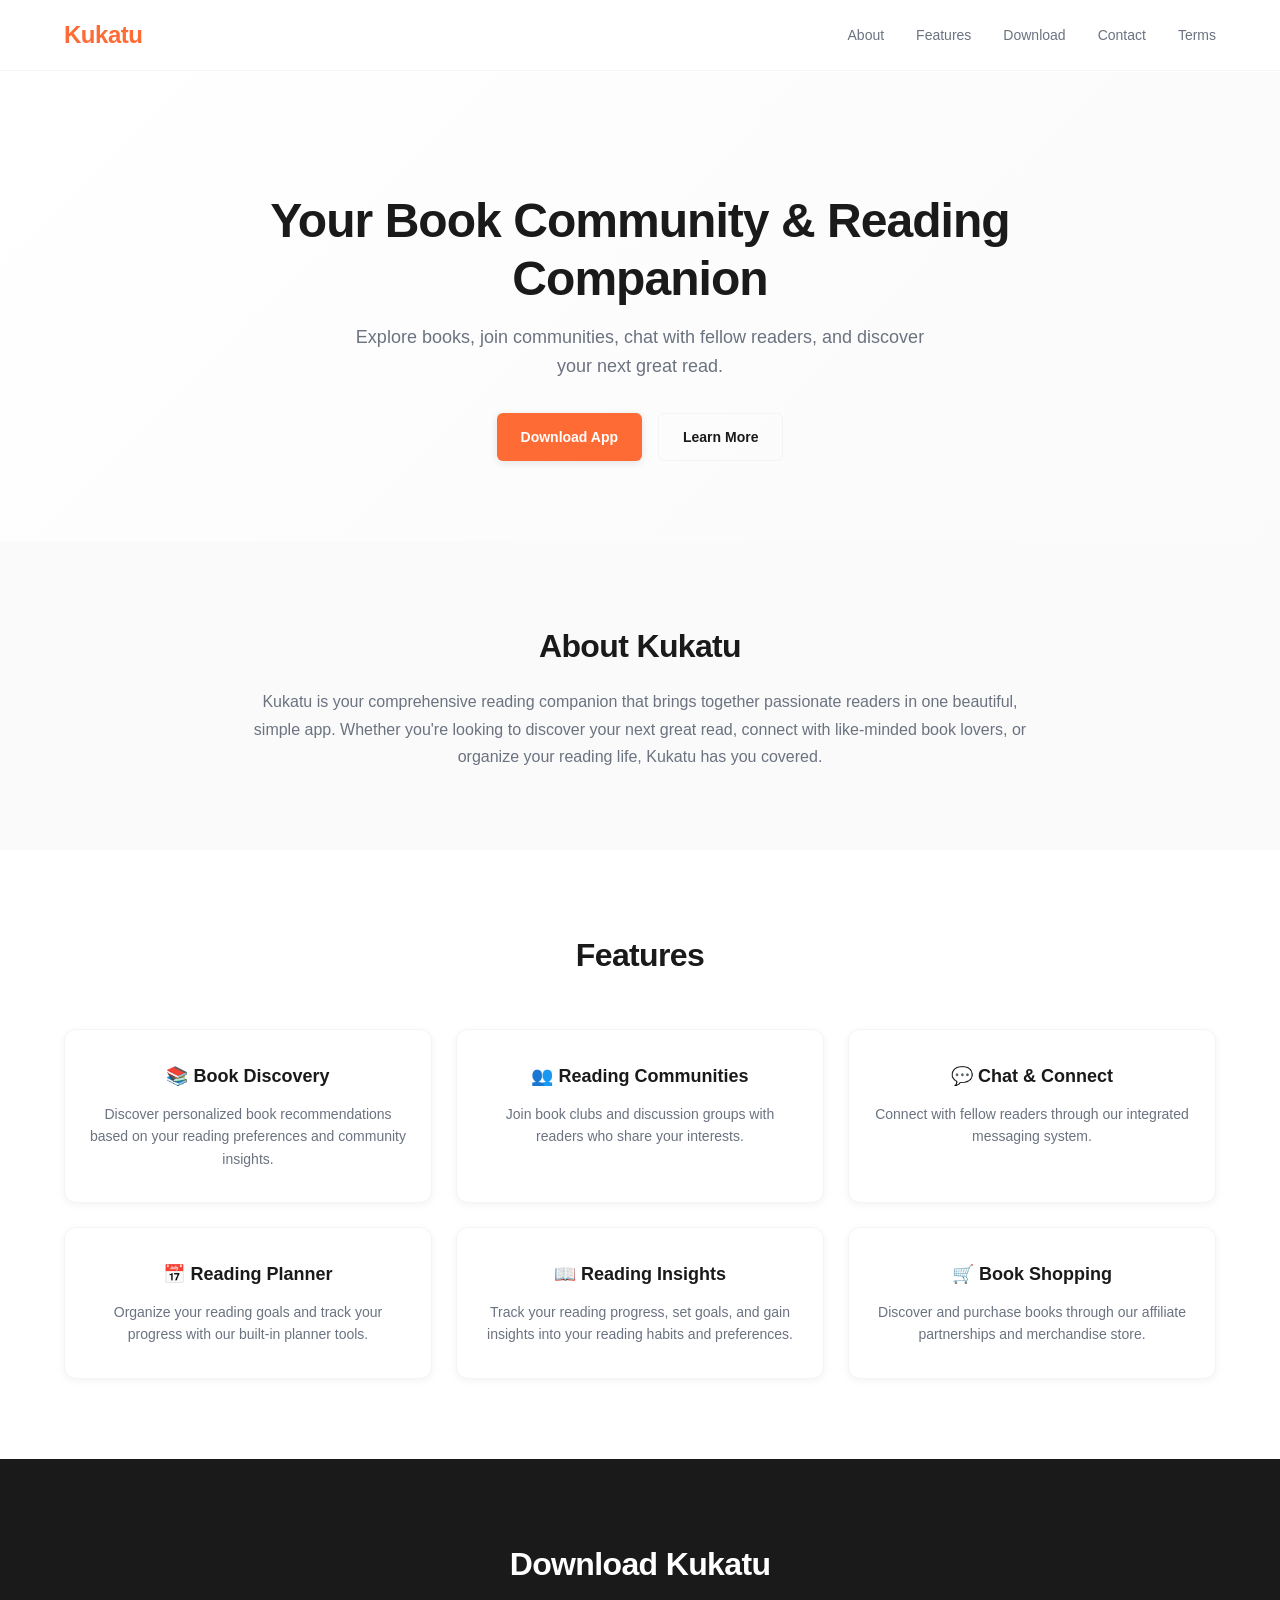
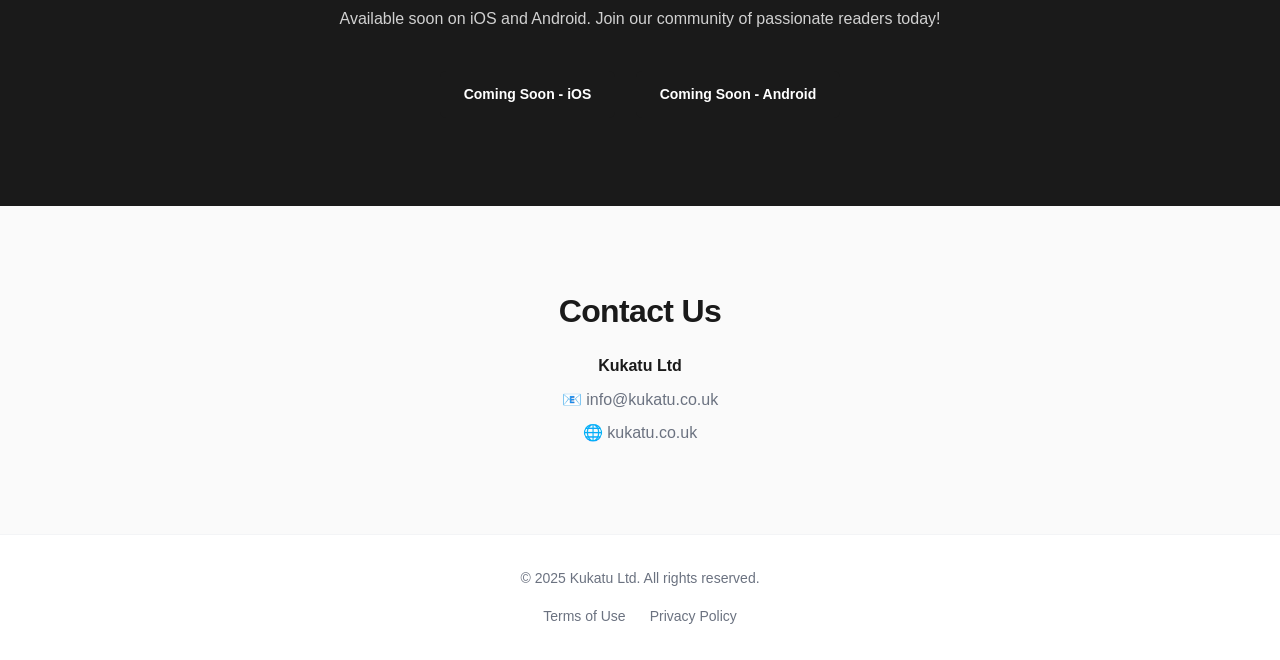
==== index.html @ 4f0ccb21 "Add files via upload" ====
<!DOCTYPE html>
<html lang="en">
<head>
    <meta charset="UTF-8">
    <meta name="viewport" content="width=device-width, initial-scale=1.0">
    <title>Kukatu - Your Book Community & Reading Companion</title>
    <meta name="description" content="Kukatu helps users explore books, join communities, chat, and organize their reading lives.">
    <link rel="stylesheet" href="styles.css">
</head>
<body>
    <header>
        <nav class="navbar">
            <div class="nav-container">
                <h1 class="logo">Kukatu</h1>
                <ul class="nav-menu">
                    <li><a href="#about">About</a></li>
                    <li><a href="#features">Features</a></li>
                    <li><a href="#download">Download</a></li>
                    <li><a href="#contact">Contact</a></li>
                    <li><a href="terms.html">Terms</a></li>
                </ul>
            </div>
        </nav>
    </header>

    <main>
        <section class="hero">
            <div class="hero-content">
                <h2>Your Book Community & Reading Companion</h2>
                <p>Explore books, join communities, chat with fellow readers, and discover your next great read.</p>
                <div class="cta-buttons">
                    <a href="#download" class="btn btn-primary">Download App</a>
                    <a href="#about" class="btn btn-secondary">Learn More</a>
                </div>
            </div>
        </section>

        <section id="about" class="about">
            <div class="container">
                <h2>About Kukatu</h2>
                <p>Kukatu is your comprehensive reading companion that brings together passionate readers in one beautiful, simple app. Whether you're looking to discover your next great read, connect with like-minded book lovers, or organize your reading life, Kukatu has you covered.</p>
            </div>
        </section>

        <section id="features" class="features">
            <div class="container">
                <h2>Features</h2>
                <div class="features-grid">
                    <div class="feature">
                        <h3>📚 Book Discovery</h3>
                        <p>Discover personalized book recommendations based on your reading preferences and community insights.</p>
                    </div>
                    <div class="feature">
                        <h3>👥 Reading Communities</h3>
                        <p>Join book clubs and discussion groups with readers who share your interests.</p>
                    </div>
                    <div class="feature">
                        <h3>💬 Chat & Connect</h3>
                        <p>Connect with fellow readers through our integrated messaging system.</p>
                    </div>
                    <div class="feature">
                        <h3>📅 Reading Planner</h3>
                        <p>Organize your reading goals and track your progress with our built-in planner tools.</p>
                    </div>
                    <div class="feature">
                        <h3>📖 Reading Insights</h3>
                        <p>Track your reading progress, set goals, and gain insights into your reading habits and preferences.</p>
                    </div>
                    <div class="feature">
                        <h3>🛒 Book Shopping</h3>
                        <p>Discover and purchase books through our affiliate partnerships and merchandise store.</p>
                    </div>
                </div>
            </div>
        </section>

        <section id="download" class="download">
            <div class="container">
                <h2>Download Kukatu</h2>
                <p>Available soon on iOS and Android. Join our community of passionate readers today!</p>
                <div class="download-buttons">
                    <a href="#" class="btn btn-app">Coming Soon - iOS</a>
                    <a href="#" class="btn btn-app">Coming Soon - Android</a>
                </div>
            </div>
        </section>

        <section id="contact" class="contact">
            <div class="container">
                <h2>Contact Us</h2>
                <div class="contact-info">
                    <p><strong>Kukatu Ltd</strong></p>
                    <p>📧 info@kukatu.co.uk</p>
                    <p>🌐 kukatu.co.uk</p>
                </div>
            </div>
        </section>
    </main>

    <footer>
        <div class="container">
            <p>&copy; 2025 Kukatu Ltd. All rights reserved.</p>
            <nav class="footer-nav">
                <a href="terms.html">Terms of Use</a>
                <a href="privacy.html">Privacy Policy</a>
            </nav>
        </div>
    </footer>
</body>
</html>
---- styles.css ----
* {
    margin: 0;
    padding: 0;
    box-sizing: border-box;
}

:root {
    --orange-primary: #FF6B35;
    --orange-light: #FF8A65;
    --orange-dark: #E55100;
    --text-primary: #1A1A1A;
    --text-secondary: #6B7280;
    --surface: #FFFFFF;
    --surface-variant: #FAFAFA;
    --border: #F3F4F6;
    --shadow: rgba(0, 0, 0, 0.05);
    --shadow-strong: rgba(0, 0, 0, 0.1);
    --radius-small: 6px;
    --radius-medium: 12px;
    --radius-large: 20px;
}

body {
    font-family: -apple-system, BlinkMacSystemFont, 'Segoe UI', Roboto, Oxygen, Ubuntu, Cantarell, sans-serif;
    line-height: 1.6;
    color: var(--text-primary);
    background: var(--surface);
    -webkit-font-smoothing: antialiased;
    -moz-osx-font-smoothing: grayscale;
}

.container {
    max-width: 1200px;
    margin: 0 auto;
    padding: 0 24px;
}

/* Header */
.navbar {
    background: var(--surface);
    border-bottom: 1px solid var(--border);
    padding: 16px 0;
    position: fixed;
    width: 100%;
    top: 0;
    z-index: 1000;
    backdrop-filter: blur(12px);
    -webkit-backdrop-filter: blur(12px);
}

.nav-container {
    max-width: 1200px;
    margin: 0 auto;
    padding: 0 24px;
    display: flex;
    justify-content: space-between;
    align-items: center;
}

.logo {
    font-size: 24px;
    font-weight: 700;
    color: var(--orange-primary);
    letter-spacing: -0.02em;
}

.nav-menu {
    display: flex;
    list-style: none;
    gap: 32px;
    align-items: center;
}

.nav-menu a {
    color: var(--text-secondary);
    text-decoration: none;
    font-weight: 500;
    font-size: 14px;
    transition: color 150ms ease;
    position: relative;
}

.nav-menu a:hover {
    color: var(--orange-primary);
}

.nav-menu a::after {
    content: '';
    position: absolute;
    bottom: -4px;
    left: 0;
    width: 0;
    height: 2px;
    background: var(--orange-primary);
    transition: width 150ms ease;
}

.nav-menu a:hover::after {
    width: 100%;
}

/* Hero Section */
.hero {
    background: linear-gradient(135deg, var(--surface) 0%, var(--surface-variant) 100%);
    padding: 120px 0 80px;
    text-align: center;
    margin-top: 72px;
}

.hero-content h2 {
    font-size: 48px;
    font-weight: 700;
    margin-bottom: 16px;
    max-width: 800px;
    margin-left: auto;
    margin-right: auto;
    line-height: 1.2;
    letter-spacing: -0.02em;
    color: var(--text-primary);
}

.hero-content p {
    font-size: 18px;
    margin-bottom: 32px;
    max-width: 600px;
    margin-left: auto;
    margin-right: auto;
    color: var(--text-secondary);
    line-height: 1.6;
}

.cta-buttons {
    display: flex;
    gap: 16px;
    justify-content: center;
    flex-wrap: wrap;
}

.btn {
    display: inline-flex;
    align-items: center;
    justify-content: center;
    padding: 12px 24px;
    border-radius: var(--radius-small);
    text-decoration: none;
    font-weight: 600;
    font-size: 14px;
    transition: all 150ms ease;
    border: none;
    cursor: pointer;
    position: relative;
    overflow: hidden;
}

.btn-primary {
    background: var(--orange-primary);
    color: white;
    box-shadow: 0 2px 8px var(--shadow-strong);
}

.btn-primary:hover {
    background: var(--orange-dark);
    transform: translateY(-1px);
    box-shadow: 0 4px 12px var(--shadow-strong);
}

.btn-secondary {
    background: transparent;
    color: var(--text-primary);
    border: 1px solid var(--border);
}

.btn-secondary:hover {
    background: var(--surface-variant);
    border-color: var(--orange-primary);
    color: var(--orange-primary);
}

.btn-app {
    background: var(--text-primary);
    color: white;
    margin: 8px;
}

.btn-app:hover {
    background: var(--text-secondary);
    transform: translateY(-1px);
}

/* Sections */
section {
    padding: 80px 0;
}

.about {
    background: var(--surface-variant);
}

.about h2,
.features h2,
.download h2,
.contact h2 {
    font-size: 32px;
    font-weight: 700;
    text-align: center;
    margin-bottom: 16px;
    color: var(--text-primary);
    letter-spacing: -0.02em;
}

.about p {
    font-size: 16px;
    text-align: center;
    max-width: 800px;
    margin: 0 auto;
    color: var(--text-secondary);
    line-height: 1.7;
}

/* Features */
.features-grid {
    display: grid;
    grid-template-columns: repeat(auto-fit, minmax(320px, 1fr));
    gap: 24px;
    margin-top: 48px;
}

.feature {
    background: var(--surface);
    padding: 32px 24px;
    border-radius: var(--radius-medium);
    box-shadow: 0 2px 8px var(--shadow);
    border: 1px solid var(--border);
    text-align: center;
    transition: all 150ms ease;
    position: relative;
}

.feature:hover {
    transform: translateY(-2px);
    box-shadow: 0 8px 24px var(--shadow-strong);
    border-color: var(--orange-primary);
}

.feature h3 {
    font-size: 18px;
    font-weight: 600;
    margin-bottom: 12px;
    color: var(--text-primary);
}

.feature p {
    color: var(--text-secondary);
    line-height: 1.6;
    font-size: 14px;
}

/* Download */
.download {
    background: var(--text-primary);
    color: white;
    text-align: center;
}

.download h2 {
    color: white;
}

.download p {
    color: rgba(255, 255, 255, 0.8);
    font-size: 16px;
    margin-bottom: 32px;
}

.download-buttons {
    margin-top: 32px;
}

/* Contact */
.contact {
    background: var(--surface-variant);
    text-align: center;
}

.contact-info {
    max-width: 400px;
    margin: 0 auto;
    font-size: 16px;
}

.contact-info p {
    margin-bottom: 8px;
    color: var(--text-secondary);
}

.contact-info strong {
    color: var(--text-primary);
}

/* Footer */
footer {
    background: var(--surface);
    border-top: 1px solid var(--border);
    padding: 32px 0;
    text-align: center;
}

footer p {
    color: var(--text-secondary);
    font-size: 14px;
    margin-bottom: 16px;
}

.footer-nav {
    display: flex;
    justify-content: center;
    gap: 24px;
}

.footer-nav a {
    color: var(--text-secondary);
    text-decoration: none;
    font-size: 14px;
    font-weight: 500;
    transition: color 150ms ease;
}

.footer-nav a:hover {
    color: var(--orange-primary);
}

/* Responsive Design */
@media (max-width: 768px) {
    .nav-menu {
        flex-direction: column;
        gap: 16px;
        position: absolute;
        top: 100%;
        left: 0;
        right: 0;
        background: var(--surface);
        border-bottom: 1px solid var(--border);
        padding: 16px 0;
        display: none;
    }
    
    .hero-content h2 {
        font-size: 32px;
    }
    
    .hero-content p {
        font-size: 16px;
    }
    
    .features-grid {
        grid-template-columns: 1fr;
        gap: 16px;
    }
    
    .cta-buttons {
        flex-direction: column;
        align-items: center;
    }
    
    .btn {
        width: 200px;
    }
    
    .container {
        padding: 0 16px;
    }
    
    section {
        padding: 48px 0;
    }
    
    .footer-nav {
        flex-direction: column;
        gap: 12px;
    }
}

@media (max-width: 480px) {
    .hero-content h2 {
        font-size: 28px;
    }
    
    .feature {
        padding: 24px 16px;
    }
    
    .about h2,
    .features h2,
    .download h2,
    .contact h2 {
        font-size: 24px;
    }
}

/* Smooth scroll */
html {
    scroll-behavior: smooth;
}

/* Focus styles for accessibility */
.btn:focus,
.nav-menu a:focus {
    outline: 2px solid var(--orange-primary);
    outline-offset: 2px;
}

/* Loading and hover animations */
@keyframes fadeInUp {
    from {
        opacity: 0;
        transform: translateY(20px);
    }
    to {
        opacity: 1;
        transform: translateY(0);
    }
}

.feature {
    animation: fadeInUp 0.3s ease forwards;
}
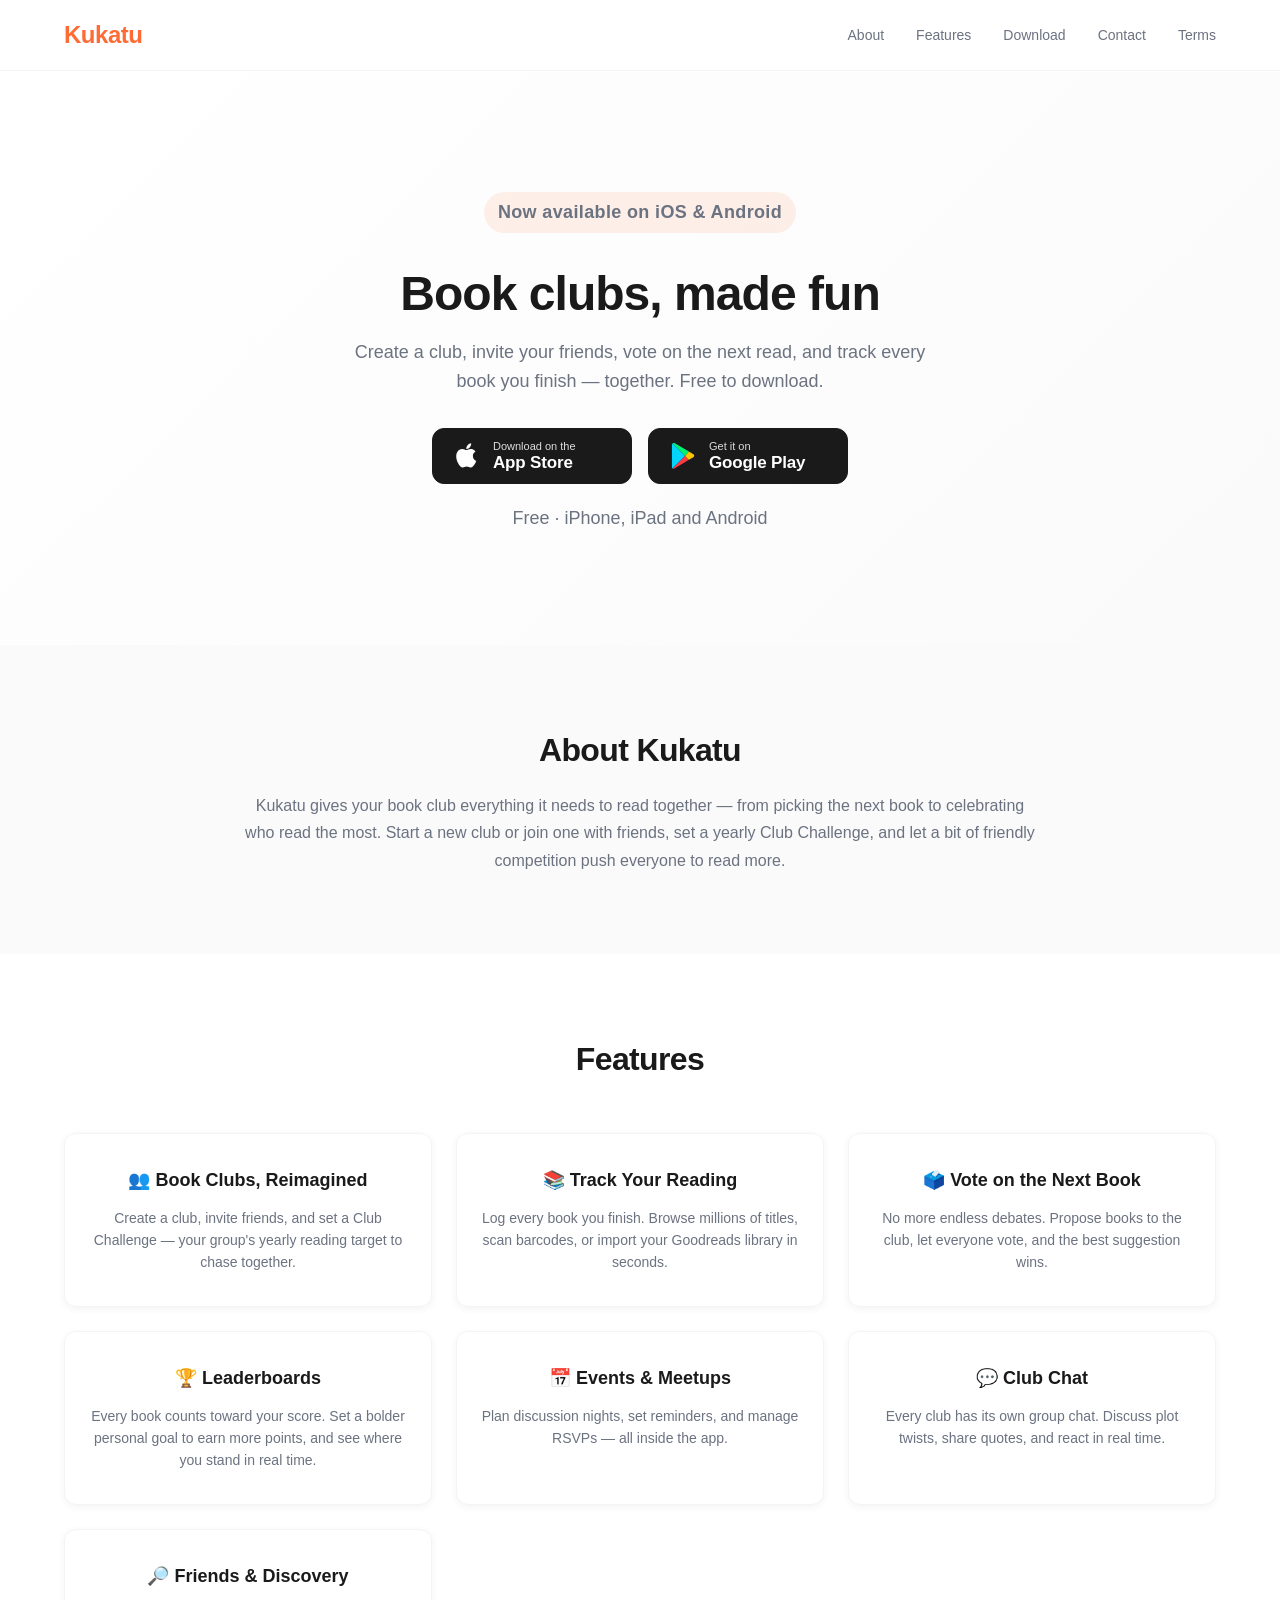
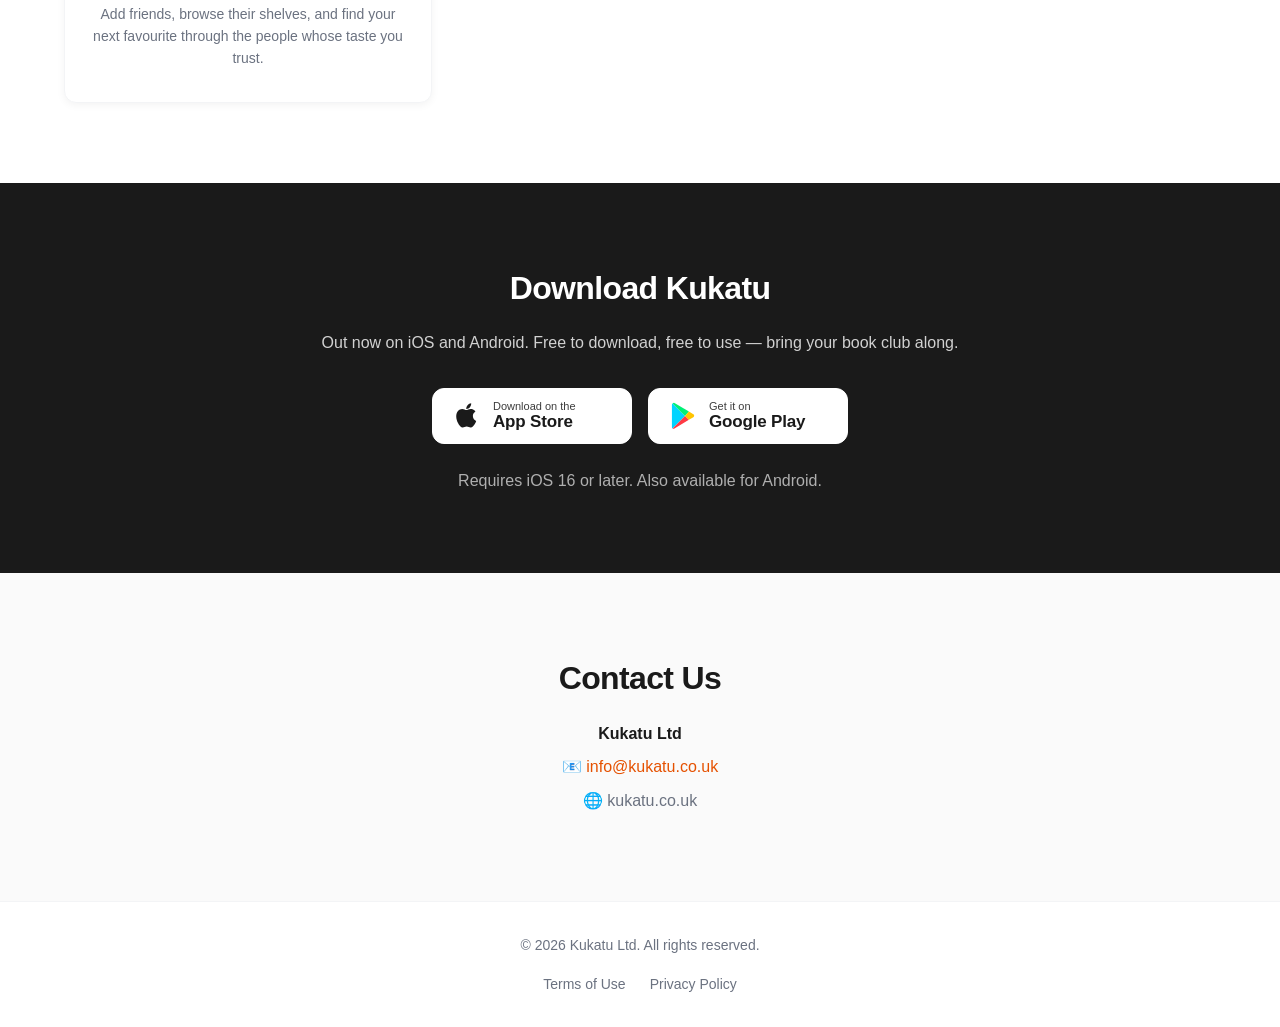
==== commit e7d6b0ad: "Update website for iOS and Android launch The site still advertised "Coming Soon" with dead href="#"" ====
--- a/index.html
+++ b/index.html
@@ -3,8 +3,21 @@
 <head>
     <meta charset="UTF-8">
     <meta name="viewport" content="width=device-width, initial-scale=1.0">
-    <title>Kukatu - Your Book Community & Reading Companion</title>
-    <meta name="description" content="Kukatu helps users explore books, join communities, chat, and organize their reading lives.">
+    <title>Kukatu - Book Clubs, Made Fun | Free on iOS &amp; Android</title>
+    <meta name="description" content="Kukatu is the free book club app. Create a club, invite friends, vote on your next read, track every book, and climb the club leaderboard. Download now on iOS and Android.">
+    <link rel="canonical" href="https://www.kukatu.co.uk/">
+    <meta name="theme-color" content="#FF6B35">
+    <meta name="apple-itunes-app" content="app-id=6745967029">
+
+    <meta property="og:type" content="website">
+    <meta property="og:site_name" content="Kukatu">
+    <meta property="og:title" content="Kukatu - Book Clubs, Made Fun">
+    <meta property="og:description" content="Create a club, invite friends, vote on your next read, and track every book together. Free on iOS and Android.">
+    <meta property="og:url" content="https://www.kukatu.co.uk/">
+    <meta name="twitter:card" content="summary_large_image">
+    <meta name="twitter:title" content="Kukatu - Book Clubs, Made Fun">
+    <meta name="twitter:description" content="Create a club, invite friends, vote on your next read, and track every book together. Free on iOS and Android.">
+
     <link rel="stylesheet" href="styles.css">
 </head>
 <body>
@@ -12,13 +25,18 @@
         <nav class="navbar">
             <div class="nav-container">
                 <h1 class="logo">Kukatu</h1>
-                <ul class="nav-menu">
+                <ul class="nav-menu" id="nav-menu">
                     <li><a href="#about">About</a></li>
                     <li><a href="#features">Features</a></li>
                     <li><a href="#download">Download</a></li>
                     <li><a href="#contact">Contact</a></li>
                     <li><a href="terms.html">Terms</a></li>
                 </ul>
+                <button class="nav-toggle" type="button" aria-label="Open menu" aria-expanded="false" aria-controls="nav-menu">
+                    <span class="nav-toggle-bar"></span>
+                    <span class="nav-toggle-bar"></span>
+                    <span class="nav-toggle-bar"></span>
+                </button>
             </div>
         </nav>
     </header>
@@ -26,19 +44,40 @@
     <main>
         <section class="hero">
             <div class="hero-content">
-                <h2>Your Book Community & Reading Companion</h2>
-                <p>Explore books, join communities, chat with fellow readers, and discover your next great read.</p>
-                <div class="cta-buttons">
-                    <a href="#download" class="btn btn-primary">Download App</a>
-                    <a href="#about" class="btn btn-secondary">Learn More</a>
+                <p class="hero-eyebrow">Now available on iOS &amp; Android</p>
+                <h2>Book clubs, made fun</h2>
+                <p>Create a club, invite your friends, vote on the next read, and track every book you finish — together. Free to download.</p>
+                <div class="store-buttons">
+                    <a class="store-btn" href="https://apps.apple.com/gb/app/kukatu/id6745967029" aria-label="Download Kukatu on the App Store">
+                        <svg class="store-btn-icon" viewBox="0 0 24 24" aria-hidden="true" focusable="false">
+                            <path fill="currentColor" d="M17.05 12.04c-.03-2.65 2.17-3.92 2.27-3.98-1.24-1.81-3.16-2.06-3.84-2.09-1.63-.17-3.19.96-4.02.96-.83 0-2.11-.94-3.47-.91-1.78.03-3.42 1.04-4.34 2.63-1.85 3.21-.47 7.96 1.33 10.56.88 1.27 1.93 2.7 3.31 2.65 1.33-.05 1.83-.86 3.44-.86 1.61 0 2.06.86 3.47.83 1.43-.02 2.34-1.3 3.22-2.58 1.01-1.48 1.43-2.91 1.45-2.99-.03-.01-2.79-1.07-2.82-4.22zM14.5 4.5c.73-.89 1.22-2.12 1.09-3.35-1.05.04-2.32.7-3.08 1.58-.68.78-1.27 2.03-1.11 3.23 1.17.09 2.37-.59 3.1-1.46z"/>
+                        </svg>
+                        <span class="store-btn-text">
+                            <span class="store-btn-small">Download on the</span>
+                            <span class="store-btn-large">App Store</span>
+                        </span>
+                    </a>
+                    <a class="store-btn" href="https://play.google.com/store/apps/details?id=com.kuku.kukubookclub" aria-label="Get Kukatu on Google Play">
+                        <svg class="store-btn-icon" viewBox="0 0 24 24" aria-hidden="true" focusable="false">
+                            <path fill="#00D4FF" d="M3.06 1.29a1.5 1.5 0 0 0-.56 1.17v19.08c0 .46.21.88.56 1.17L13.76 12z"/>
+                            <path fill="#00F076" d="M4.7.79 17.06 8.24 13.76 12 3.06 1.29A1.5 1.5 0 0 1 4.7.79z"/>
+                            <path fill="#FF3A44" d="M3.06 22.71 13.76 12l3.3 3.32L4.7 22.77a1.5 1.5 0 0 1-1.64-.06z"/>
+                            <path fill="#FFC400" d="m17.06 8.24-3.3 3.76 3.3 3.32 3.82-2.3a1.44 1.44 0 0 0 0-2.48z"/>
+                        </svg>
+                        <span class="store-btn-text">
+                            <span class="store-btn-small">Get it on</span>
+                            <span class="store-btn-large">Google Play</span>
+                        </span>
+                    </a>
                 </div>
+                <p class="hero-note">Free · iPhone, iPad and Android</p>
             </div>
         </section>
 
         <section id="about" class="about">
             <div class="container">
                 <h2>About Kukatu</h2>
-                <p>Kukatu is your comprehensive reading companion that brings together passionate readers in one beautiful, simple app. Whether you're looking to discover your next great read, connect with like-minded book lovers, or organize your reading life, Kukatu has you covered.</p>
+                <p>Kukatu gives your book club everything it needs to read together — from picking the next book to celebrating who read the most. Start a new club or join one with friends, set a yearly Club Challenge, and let a bit of friendly competition push everyone to read more.</p>
             </div>
         </section>
 
@@ -47,28 +86,32 @@
                 <h2>Features</h2>
                 <div class="features-grid">
                     <div class="feature">
-                        <h3>📚 Book Discovery</h3>
-                        <p>Discover personalized book recommendations based on your reading preferences and community insights.</p>
+                        <h3>👥 Book Clubs, Reimagined</h3>
+                        <p>Create a club, invite friends, and set a Club Challenge — your group's yearly reading target to chase together.</p>
                     </div>
                     <div class="feature">
-                        <h3>👥 Reading Communities</h3>
-                        <p>Join book clubs and discussion groups with readers who share your interests.</p>
+                        <h3>📚 Track Your Reading</h3>
+                        <p>Log every book you finish. Browse millions of titles, scan barcodes, or import your Goodreads library in seconds.</p>
                     </div>
                     <div class="feature">
-                        <h3>💬 Chat & Connect</h3>
-                        <p>Connect with fellow readers through our integrated messaging system.</p>
+                        <h3>🗳️ Vote on the Next Book</h3>
+                        <p>No more endless debates. Propose books to the club, let everyone vote, and the best suggestion wins.</p>
                     </div>
                     <div class="feature">
-                        <h3>📅 Reading Planner</h3>
-                        <p>Organize your reading goals and track your progress with our built-in planner tools.</p>
+                        <h3>🏆 Leaderboards</h3>
+                        <p>Every book counts toward your score. Set a bolder personal goal to earn more points, and see where you stand in real time.</p>
                     </div>
                     <div class="feature">
-                        <h3>📖 Reading Insights</h3>
-                        <p>Track your reading progress, set goals, and gain insights into your reading habits and preferences.</p>
+                        <h3>📅 Events &amp; Meetups</h3>
+                        <p>Plan discussion nights, set reminders, and manage RSVPs — all inside the app.</p>
                     </div>
                     <div class="feature">
-                        <h3>🛒 Book Shopping</h3>
-                        <p>Discover and purchase books through our affiliate partnerships and merchandise store.</p>
+                        <h3>💬 Club Chat</h3>
+                        <p>Every club has its own group chat. Discuss plot twists, share quotes, and react in real time.</p>
+                    </div>
+                    <div class="feature">
+                        <h3>🔎 Friends &amp; Discovery</h3>
+                        <p>Add friends, browse their shelves, and find your next favourite through the people whose taste you trust.</p>
                     </div>
                 </div>
             </div>
@@ -77,11 +120,31 @@
         <section id="download" class="download">
             <div class="container">
                 <h2>Download Kukatu</h2>
-                <p>Available soon on iOS and Android. Join our community of passionate readers today!</p>
-                <div class="download-buttons">
-                    <a href="#" class="btn btn-app">Coming Soon - iOS</a>
-                    <a href="#" class="btn btn-app">Coming Soon - Android</a>
+                <p>Out now on iOS and Android. Free to download, free to use — bring your book club along.</p>
+                <div class="store-buttons">
+                    <a class="store-btn" href="https://apps.apple.com/gb/app/kukatu/id6745967029" aria-label="Download Kukatu on the App Store">
+                        <svg class="store-btn-icon" viewBox="0 0 24 24" aria-hidden="true" focusable="false">
+                            <path fill="currentColor" d="M17.05 12.04c-.03-2.65 2.17-3.92 2.27-3.98-1.24-1.81-3.16-2.06-3.84-2.09-1.63-.17-3.19.96-4.02.96-.83 0-2.11-.94-3.47-.91-1.78.03-3.42 1.04-4.34 2.63-1.85 3.21-.47 7.96 1.33 10.56.88 1.27 1.93 2.7 3.31 2.65 1.33-.05 1.83-.86 3.44-.86 1.61 0 2.06.86 3.47.83 1.43-.02 2.34-1.3 3.22-2.58 1.01-1.48 1.43-2.91 1.45-2.99-.03-.01-2.79-1.07-2.82-4.22zM14.5 4.5c.73-.89 1.22-2.12 1.09-3.35-1.05.04-2.32.7-3.08 1.58-.68.78-1.27 2.03-1.11 3.23 1.17.09 2.37-.59 3.1-1.46z"/>
+                        </svg>
+                        <span class="store-btn-text">
+                            <span class="store-btn-small">Download on the</span>
+                            <span class="store-btn-large">App Store</span>
+                        </span>
+                    </a>
+                    <a class="store-btn" href="https://play.google.com/store/apps/details?id=com.kuku.kukubookclub" aria-label="Get Kukatu on Google Play">
+                        <svg class="store-btn-icon" viewBox="0 0 24 24" aria-hidden="true" focusable="false">
+                            <path fill="#00D4FF" d="M3.06 1.29a1.5 1.5 0 0 0-.56 1.17v19.08c0 .46.21.88.56 1.17L13.76 12z"/>
+                            <path fill="#00F076" d="M4.7.79 17.06 8.24 13.76 12 3.06 1.29A1.5 1.5 0 0 1 4.7.79z"/>
+                            <path fill="#FF3A44" d="M3.06 22.71 13.76 12l3.3 3.32L4.7 22.77a1.5 1.5 0 0 1-1.64-.06z"/>
+                            <path fill="#FFC400" d="m17.06 8.24-3.3 3.76 3.3 3.32 3.82-2.3a1.44 1.44 0 0 0 0-2.48z"/>
+                        </svg>
+                        <span class="store-btn-text">
+                            <span class="store-btn-small">Get it on</span>
+                            <span class="store-btn-large">Google Play</span>
+                        </span>
+                    </a>
                 </div>
+                <p class="download-note">Requires iOS 16 or later. Also available for Android.</p>
             </div>
         </section>
 
@@ -90,7 +153,7 @@
                 <h2>Contact Us</h2>
                 <div class="contact-info">
                     <p><strong>Kukatu Ltd</strong></p>
-                    <p>📧 info@kukatu.co.uk</p>
+                    <p>📧 <a href="mailto:info@kukatu.co.uk">info@kukatu.co.uk</a></p>
                     <p>🌐 kukatu.co.uk</p>
                 </div>
             </div>
@@ -99,12 +162,13 @@
 
     <footer>
         <div class="container">
-            <p>&copy; 2025 Kukatu Ltd. All rights reserved.</p>
+            <p>&copy; 2026 Kukatu Ltd. All rights reserved.</p>
             <nav class="footer-nav">
                 <a href="terms.html">Terms of Use</a>
-                <a href="privacy.html">Privacy Policy</a>
+                <a href="terms.html">Privacy Policy</a>
             </nav>
         </div>
     </footer>
+    <script src="nav.js"></script>
 </body>
-</html>+</html>
--- a/styles.css
+++ b/styles.css
@@ -64,6 +64,11 @@
     letter-spacing: -0.02em;
 }
 
+.logo a {
+    color: inherit;
+    text-decoration: none;
+}
+
 .nav-menu {
     display: flex;
     list-style: none;
@@ -99,6 +104,49 @@
     width: 100%;
 }
 
+/* Mobile menu toggle */
+.nav-toggle {
+    display: none;
+    flex-direction: column;
+    justify-content: center;
+    gap: 5px;
+    width: 44px;
+    height: 44px;
+    padding: 0;
+    margin-right: -10px;
+    border: 0;
+    background: transparent;
+    cursor: pointer;
+}
+
+.nav-toggle-bar {
+    display: block;
+    width: 22px;
+    height: 2px;
+    margin: 0 auto;
+    border-radius: 2px;
+    background: var(--text-primary);
+    transition: transform 200ms ease, opacity 200ms ease;
+}
+
+.nav-toggle:focus-visible {
+    outline: 2px solid var(--orange-primary);
+    outline-offset: 2px;
+    border-radius: var(--radius-small);
+}
+
+.nav-toggle[aria-expanded="true"] .nav-toggle-bar:nth-child(1) {
+    transform: translateY(7px) rotate(45deg);
+}
+
+.nav-toggle[aria-expanded="true"] .nav-toggle-bar:nth-child(2) {
+    opacity: 0;
+}
+
+.nav-toggle[aria-expanded="true"] .nav-toggle-bar:nth-child(3) {
+    transform: translateY(-7px) rotate(-45deg);
+}
+
 /* Hero Section */
 .hero {
     background: linear-gradient(135deg, var(--surface) 0%, var(--surface-variant) 100%);
@@ -129,13 +177,6 @@
     line-height: 1.6;
 }
 
-.cta-buttons {
-    display: flex;
-    gap: 16px;
-    justify-content: center;
-    flex-wrap: wrap;
-}
-
 .btn {
     display: inline-flex;
     align-items: center;
@@ -176,15 +217,86 @@
     color: var(--orange-primary);
 }
 
-.btn-app {
+/* Hero eyebrow + note */
+.hero-eyebrow {
+    display: inline-block;
+    margin-bottom: 16px;
+    padding: 6px 14px;
+    border-radius: 999px;
+    background: rgba(255, 107, 53, 0.1);
+    color: var(--orange-dark);
+    font-size: 13px;
+    font-weight: 600;
+    letter-spacing: 0.02em;
+}
+
+.hero-note {
+    margin-top: 20px;
+    font-size: 14px;
+    color: var(--text-secondary);
+}
+
+/* App store buttons */
+.store-buttons {
+    display: flex;
+    gap: 16px;
+    justify-content: center;
+    flex-wrap: wrap;
+    margin-top: 32px;
+}
+
+.store-btn {
+    display: inline-flex;
+    align-items: center;
+    gap: 12px;
+    min-width: 200px;
+    padding: 11px 20px;
+    border-radius: var(--radius-medium);
     background: var(--text-primary);
-    color: white;
-    margin: 8px;
-}
-
-.btn-app:hover {
-    background: var(--text-secondary);
-    transform: translateY(-1px);
+    color: #FFFFFF;
+    text-decoration: none;
+    border: 1px solid var(--text-primary);
+    transition: transform 150ms ease, box-shadow 150ms ease;
+}
+
+.store-btn:hover {
+    transform: translateY(-2px);
+    box-shadow: 0 8px 20px var(--shadow-strong);
+}
+
+.store-btn:focus-visible {
+    outline: 2px solid var(--orange-primary);
+    outline-offset: 3px;
+}
+
+.store-btn-icon {
+    width: 28px;
+    height: 28px;
+    flex-shrink: 0;
+}
+
+.store-btn-text {
+    display: flex;
+    flex-direction: column;
+    align-items: flex-start;
+    line-height: 1.15;
+}
+
+.store-btn-small {
+    font-size: 11px;
+    font-weight: 500;
+    opacity: 0.85;
+}
+
+.store-btn-large {
+    font-size: 17px;
+    font-weight: 600;
+    letter-spacing: -0.01em;
+}
+
+.download-note {
+    margin-top: 24px;
+    font-size: 14px;
 }
 
 /* Sections */
@@ -272,8 +384,19 @@
     margin-bottom: 32px;
 }
 
-.download-buttons {
-    margin-top: 32px;
+.download .store-btn {
+    background: var(--surface);
+    color: var(--text-primary);
+    border-color: var(--surface);
+}
+
+.download .store-btn:hover {
+    box-shadow: 0 8px 20px rgba(0, 0, 0, 0.35);
+}
+
+.download .download-note {
+    color: rgba(255, 255, 255, 0.65);
+    margin-bottom: 0;
 }
 
 /* Contact */
@@ -295,6 +418,16 @@
 
 .contact-info strong {
     color: var(--text-primary);
+}
+
+.contact-info a {
+    color: var(--orange-dark);
+    text-decoration: none;
+    font-weight: 500;
+}
+
+.contact-info a:hover {
+    text-decoration: underline;
 }
 
 /* Footer */
@@ -331,16 +464,40 @@
 
 /* Responsive Design */
 @media (max-width: 768px) {
+    .nav-toggle {
+        display: flex;
+    }
+
     .nav-menu {
         flex-direction: column;
-        gap: 16px;
+        gap: 0;
         position: absolute;
         top: 100%;
         left: 0;
         right: 0;
         background: var(--surface);
         border-bottom: 1px solid var(--border);
-        padding: 16px 0;
+        box-shadow: 0 12px 24px var(--shadow);
+        padding: 8px 0;
+        text-align: center;
+        display: none;
+    }
+
+    .nav-menu.is-open {
+        display: flex;
+    }
+
+    .nav-menu li {
+        width: 100%;
+    }
+
+    .nav-menu a {
+        display: block;
+        padding: 14px 24px;
+        font-size: 16px;
+    }
+
+    .nav-menu a::after {
         display: none;
     }
     
@@ -357,13 +514,16 @@
         gap: 16px;
     }
     
-    .cta-buttons {
+    .store-buttons {
         flex-direction: column;
         align-items: center;
-    }
-    
-    .btn {
-        width: 200px;
+        gap: 12px;
+    }
+
+    .store-btn {
+        width: 100%;
+        max-width: 280px;
+        justify-content: center;
     }
     
     .container {
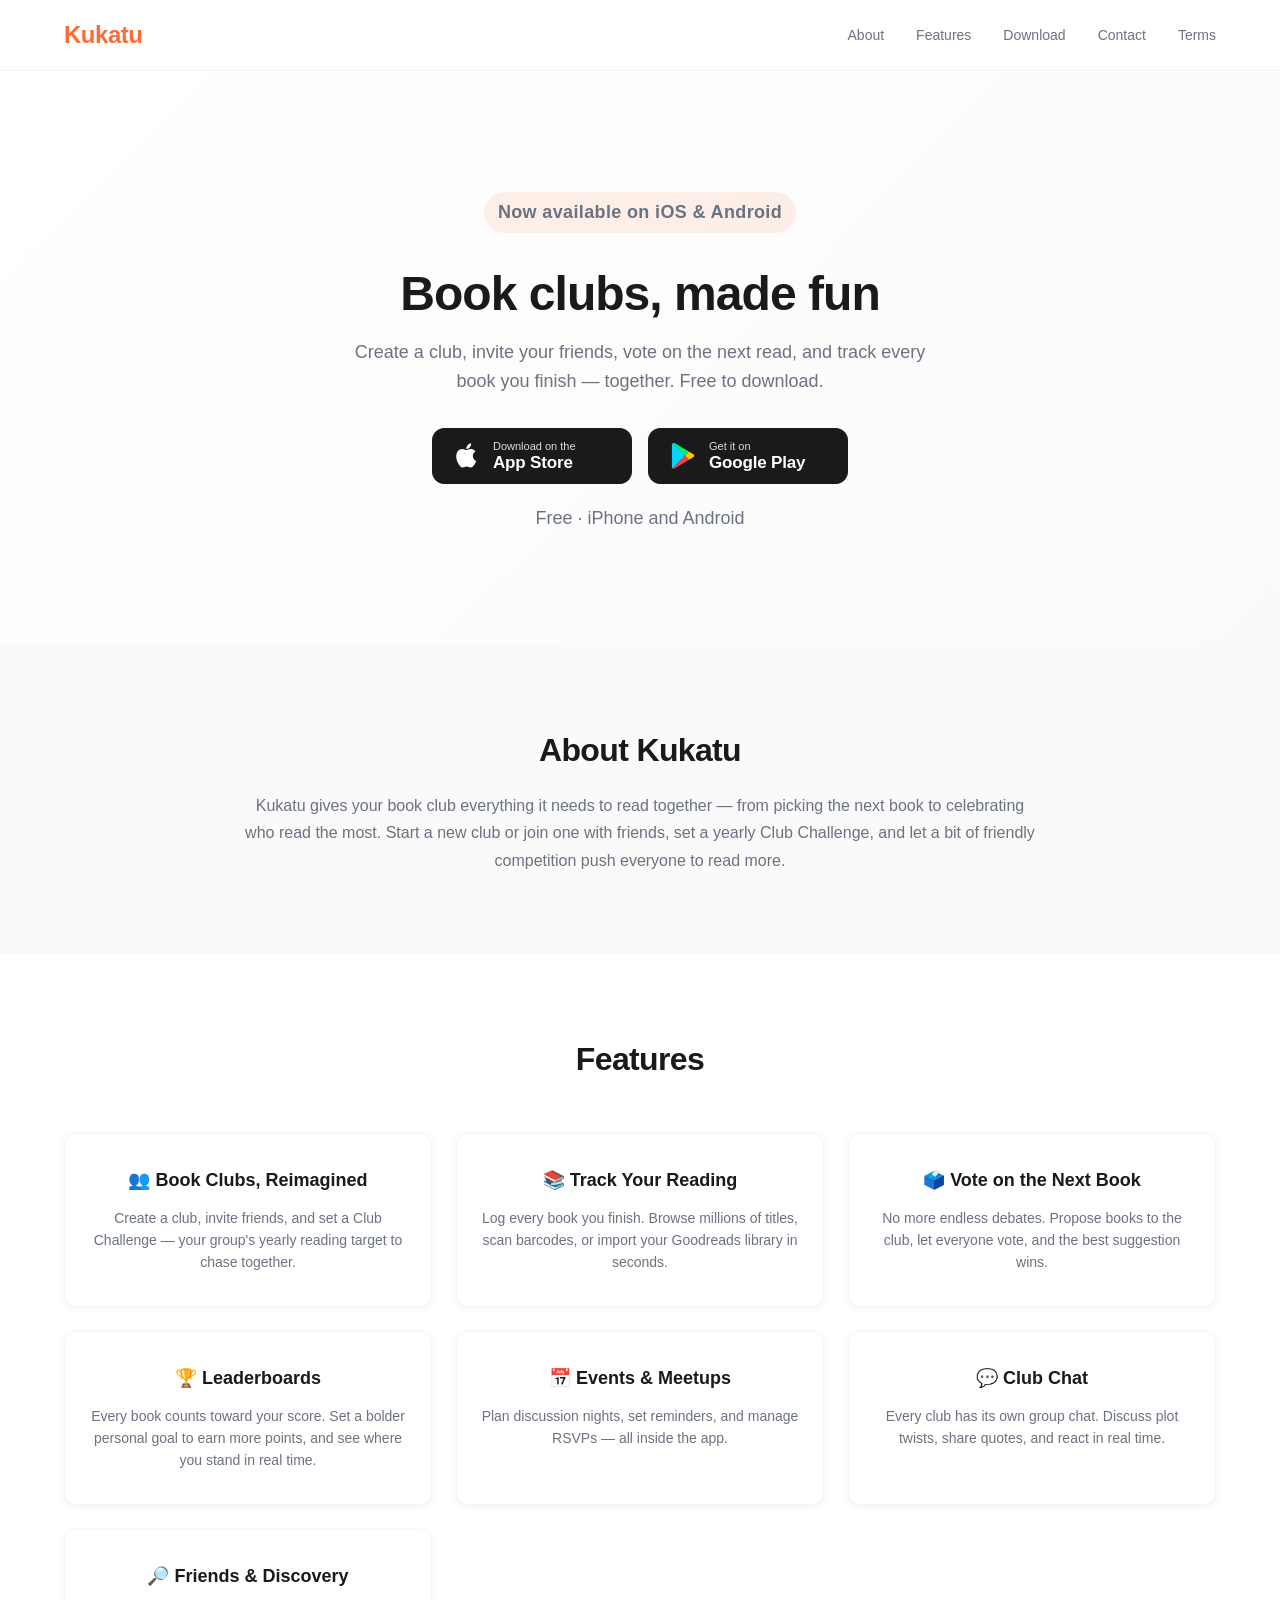
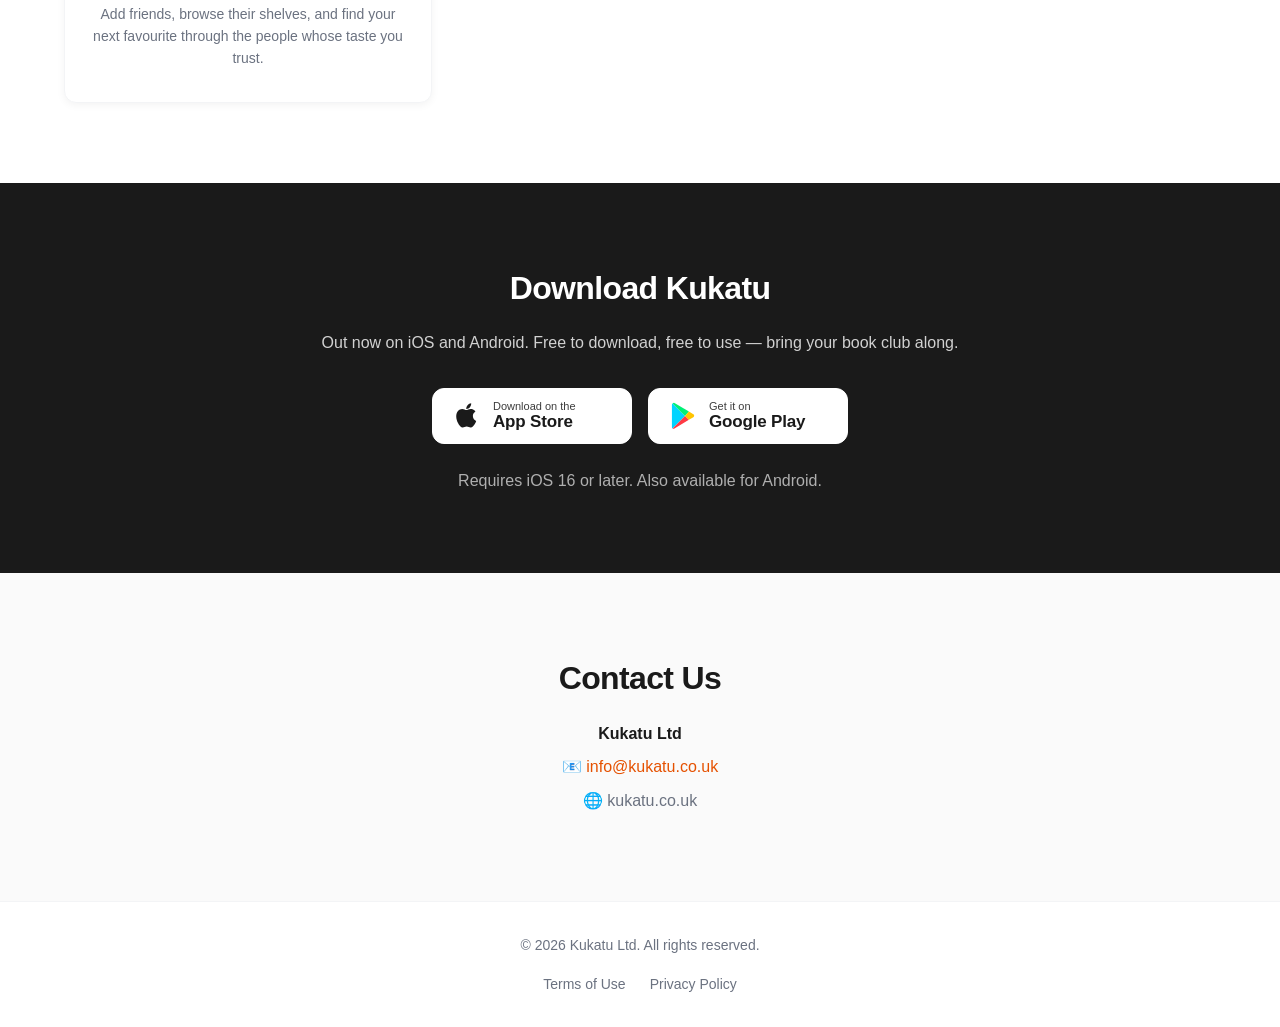
==== commit 391cf8dc: "Correct store links, iPad claims, terms text and the invite page The launch update shipped three thi" ====
--- a/index.html
+++ b/index.html
@@ -48,7 +48,7 @@
                 <h2>Book clubs, made fun</h2>
                 <p>Create a club, invite your friends, vote on the next read, and track every book you finish — together. Free to download.</p>
                 <div class="store-buttons">
-                    <a class="store-btn" href="https://apps.apple.com/gb/app/kukatu/id6745967029" aria-label="Download Kukatu on the App Store">
+                    <a class="store-btn" href="https://apps.apple.com/app/kukatu/id6745967029" aria-label="Download Kukatu on the App Store">
                         <svg class="store-btn-icon" viewBox="0 0 24 24" aria-hidden="true" focusable="false">
                             <path fill="currentColor" d="M17.05 12.04c-.03-2.65 2.17-3.92 2.27-3.98-1.24-1.81-3.16-2.06-3.84-2.09-1.63-.17-3.19.96-4.02.96-.83 0-2.11-.94-3.47-.91-1.78.03-3.42 1.04-4.34 2.63-1.85 3.21-.47 7.96 1.33 10.56.88 1.27 1.93 2.7 3.31 2.65 1.33-.05 1.83-.86 3.44-.86 1.61 0 2.06.86 3.47.83 1.43-.02 2.34-1.3 3.22-2.58 1.01-1.48 1.43-2.91 1.45-2.99-.03-.01-2.79-1.07-2.82-4.22zM14.5 4.5c.73-.89 1.22-2.12 1.09-3.35-1.05.04-2.32.7-3.08 1.58-.68.78-1.27 2.03-1.11 3.23 1.17.09 2.37-.59 3.1-1.46z"/>
                         </svg>
@@ -70,7 +70,7 @@
                         </span>
                     </a>
                 </div>
-                <p class="hero-note">Free · iPhone, iPad and Android</p>
+                <p class="hero-note">Free · iPhone and Android</p>
             </div>
         </section>
 
@@ -122,7 +122,7 @@
                 <h2>Download Kukatu</h2>
                 <p>Out now on iOS and Android. Free to download, free to use — bring your book club along.</p>
                 <div class="store-buttons">
-                    <a class="store-btn" href="https://apps.apple.com/gb/app/kukatu/id6745967029" aria-label="Download Kukatu on the App Store">
+                    <a class="store-btn" href="https://apps.apple.com/app/kukatu/id6745967029" aria-label="Download Kukatu on the App Store">
                         <svg class="store-btn-icon" viewBox="0 0 24 24" aria-hidden="true" focusable="false">
                             <path fill="currentColor" d="M17.05 12.04c-.03-2.65 2.17-3.92 2.27-3.98-1.24-1.81-3.16-2.06-3.84-2.09-1.63-.17-3.19.96-4.02.96-.83 0-2.11-.94-3.47-.91-1.78.03-3.42 1.04-4.34 2.63-1.85 3.21-.47 7.96 1.33 10.56.88 1.27 1.93 2.7 3.31 2.65 1.33-.05 1.83-.86 3.44-.86 1.61 0 2.06.86 3.47.83 1.43-.02 2.34-1.3 3.22-2.58 1.01-1.48 1.43-2.91 1.45-2.99-.03-.01-2.79-1.07-2.82-4.22zM14.5 4.5c.73-.89 1.22-2.12 1.09-3.35-1.05.04-2.32.7-3.08 1.58-.68.78-1.27 2.03-1.11 3.23 1.17.09 2.37-.59 3.1-1.46z"/>
                         </svg>
